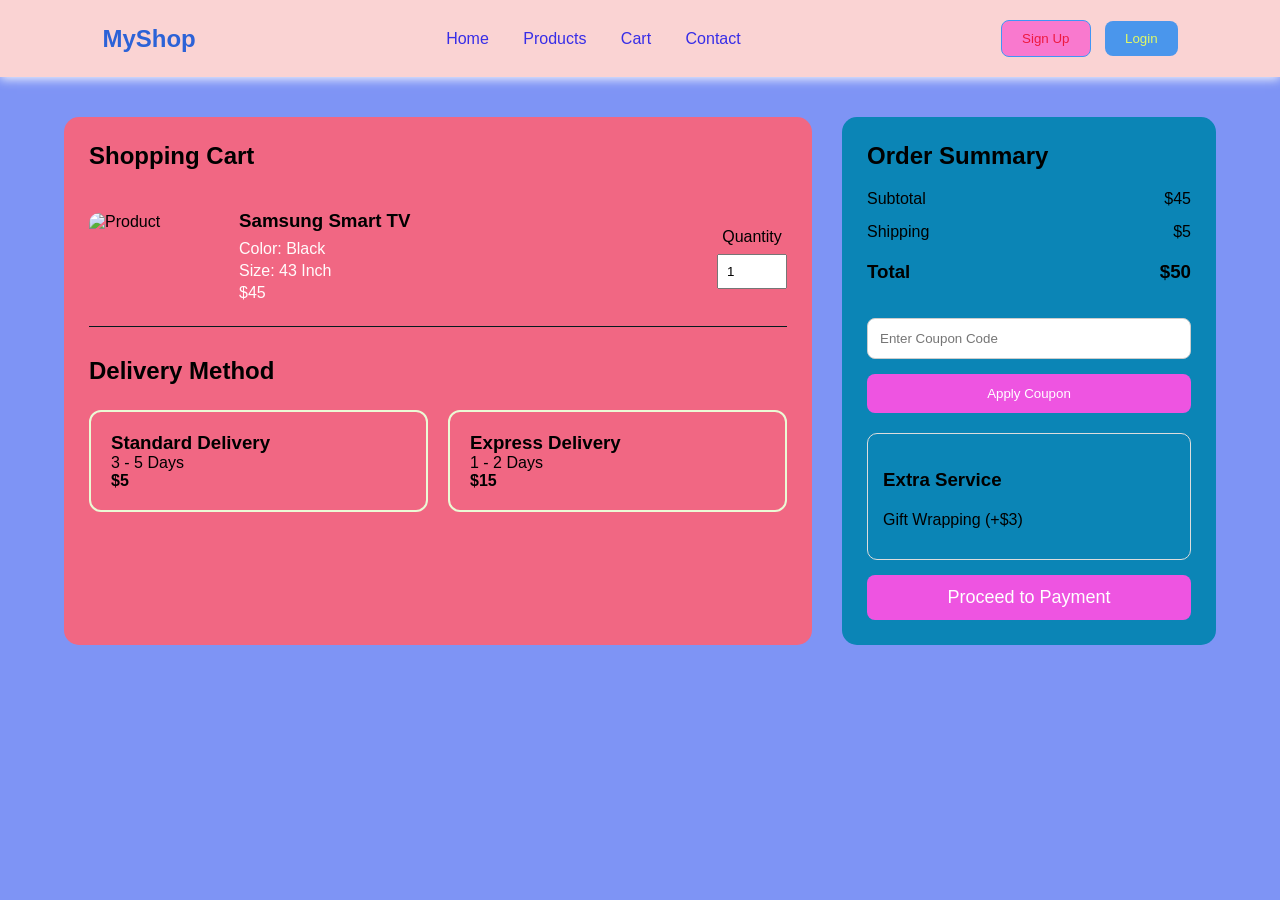
==== cart.html @ f4588a8b "cart" ====
<!DOCTYPE html>
<html lang="en">
<head>
    <meta charset="UTF-8">
    <meta name="viewport" content="width=device-width, initial-scale=1.0">
    <title>Shopping Cart</title>
    <link rel="stylesheet" href="cart.css">
</head>
<body>

<header>
    <div class="logo">
        <h2>MyShop</h2>
    </div>

    <nav>
        <a href="#">Home</a>
        <a href="#">Products</a>
        <a href="#">Cart</a>
        <a href="#">Contact</a>
    </nav>

    <div class="buttons">
        <button>Sign Up</button>
        <button class="login">Login</button>
    </div>
</header>

<div class="container">

    <!-- Left Side -->
    <div class="left">

        <h2>Shopping Cart</h2>

        <div class="product">
            <img src="https://i.pinimg.com/1200x/41/71/ce/4171ce86670b3d683874e843d96be0a3.jpg" alt="Product">

            <div class="details">
                <h3>Samsung Smart TV</h3>
                <p>Color: Black</p>
                <p>Size: 43 Inch</p>
                <p>$45</p>
            </div>

            <div class="qty">
                <label>Quantity</label><br>
                <input type="number" id="qty" value="1" min="1">
            </div>
        </div>

        <h2 style="margin-top:30px;">Delivery Method</h2>

        <div class="delivery">

            <div class="card">
                <h3>Standard Delivery</h3>
                <p>3 - 5 Days</p>
                <strong>$5</strong>
            </div>

            <div class="card">
                <h3>Express Delivery</h3>
                <p>1 - 2 Days</p>
                <strong>$15</strong>
            </div>

        </div>

    </div>

    <!-- Right Side -->
    <div class="right">

        <h2>Order Summary</h2>

        <div class="summary">

            <p>
                <span>Subtotal</span>
                <span id="subtotal">$45</span>
            </p>

            <p>
                <span>Shipping</span>
                <span id="shipping">$5</span>
            </p>

            <h3>
                <span>Total</span>
                <span id="total">$50</span>
            </h3>

            <input
                type="text"
                id="coupon"
                placeholder="Enter Coupon Code">

            <button id="applyCoupon">
                Apply Coupon
            </button>

            <div class="service">
                <h3>Extra Service</h3>
                <p>Gift Wrapping (+$3)</p>
            </div>

            <button class="checkout">
                Proceed to Payment
            </button>

        </div>

    </div>

</div>

<script src="script.js"></script>

</body>
</html>
---- cart.css ----
/* Reset */

*{
    margin:0;
    padding:0;
    box-sizing:border-box;
    font-family:Arial, Helvetica, sans-serif;
}

body{
    background:#7e94f5;
}

/* Header */

header{
    width:100%;
    background:rgb(250, 211, 211);
    padding:20px 8%;
    display:flex;
    justify-content:space-between;
    align-items:center;
    box-shadow:0 2px 10px rgba(255, 254, 254, 0.933);
}

.logo h2{
    color:#2c62d7;
}

nav a{
    text-decoration:none;
    margin:0 15px;
    color:#372de7;
    font-weight:500;
}

nav a:hover{
    color:#a0f078;
}

.buttons button{
    padding:10px 20px;
    border:none;
    border-radius:8px;
    cursor:pointer;
    margin-left:10px;
}

.buttons button:first-child{
    background:rgb(249, 121, 206);
    border:1px solid #4095f6;
    color:#ed1a40;
}

.login{
    background:#4a96ec;
    color:rgb(227, 249, 100);
}

/* Main */

.container{
    width:90%;
    margin:40px auto;
    display:grid;
    grid-template-columns:2fr 1fr;
    gap:30px;
}

/* Left Side */

.left{
    background:rgb(241, 103, 131);
    padding:25px;
    border-radius:15px;
}

.left h2{
    margin-bottom:20px;
}

/* Product */

.product{
    display:flex;
    align-items:center;
    justify-content:space-between;
    border-bottom:1px solid #031b1e;
    padding:20px 0;
}

.product img{
    width:130px;
    height:90px;
    object-fit:cover;
    border-radius:10px;
}

.details{
    flex:1;
    margin-left:20px;
}

.details h3{
    margin-bottom:8px;
}

.details p{
    color:rgb(255, 252, 252);
    margin:4px 0;
}

.qty{
    text-align:center;
}

.qty input{
    width:70px;
    padding:8px;
    margin-top:8px;
}

/* Delivery */

.delivery{
    display:grid;
    grid-template-columns:repeat(2,1fr);
    gap:20px;
    margin-top:25px;
}

.card{
    border:2px solid #ebfad5;
    padding:20px;
    border-radius:12px;
    transition:.3s;
    cursor:pointer;
}

.card:hover{
    border-color:#7fb8f9;
}

/* Right Side */

.right{
    background:rgb(11, 133, 182);
    padding:25px;
    border-radius:15px;
    height:fit-content;
}

.summary{
    margin-top:20px;
}

.summary p{
    display:flex;
    justify-content:space-between;
    margin:15px 0;
}

.summary h3{
    display:flex;
    justify-content:space-between;
    margin:20px 0;
}

.summary input{
    width:100%;
    padding:12px;
    border:1px solid #ccc;
    border-radius:8px;
    margin-top:15px;
}

.summary button{
    width:100%;
    padding:12px;
    margin-top:15px;
    background:#ee54e1;
    color:white;
    border:none;
    border-radius:8px;
    cursor:pointer;
}

/* Services */

.service{
    margin-top:20px;
    padding:15px;
    border:1px solid #ddd;
    border-radius:10px;
}

.checkout{
    width:100%;
    margin-top:30px;
    padding:15px;
    background:#a7288c;
    color:white;
    border:none;
    border-radius:10px;
    font-size:18px;
    cursor:pointer;
}

.checkout:hover{
    background:#1f8c39;
}

/* Responsive */

@media(max-width:900px){

.container{
    grid-template-columns:1fr;
}

header{
    flex-direction:column;
    gap:15px;
}

nav{
    display:flex;
    flex-wrap:wrap;
    justify-content:center;
}

.delivery{
    grid-template-columns:1fr;
}

.product{
    flex-direction:column;
    text-align:center;
}

.details{
    margin:15px 0;
}

}
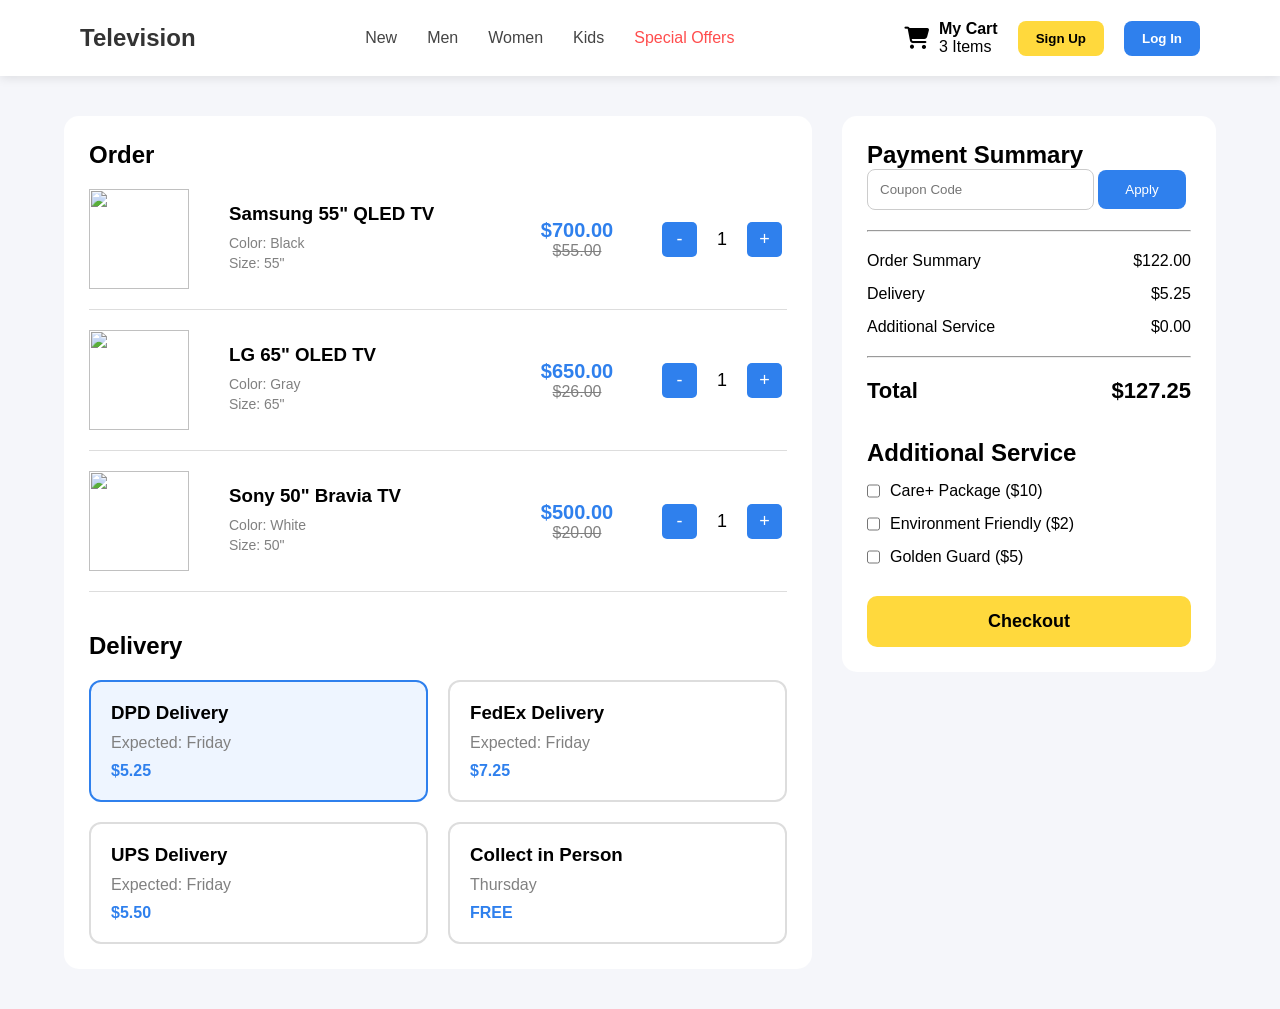
==== commit 9611617e: "cart" ====
--- a/cart.html
+++ b/cart.html
@@ -4,118 +4,323 @@
     <meta charset="UTF-8">
     <meta name="viewport" content="width=device-width, initial-scale=1.0">
     <title>Shopping Cart</title>
+
+
     <link rel="stylesheet" href="cart.css">
+
+
+    <link rel="stylesheet"
+    href="https://cdnjs.cloudflare.com/ajax/libs/font-awesome/6.6.0/css/all.min.css">
 </head>
 <body>
 
+
 <header>
+
     <div class="logo">
-        <h2>MyShop</h2>
+        <h2>Television</h2>
     </div>
 
     <nav>
-        <a href="#">Home</a>
-        <a href="#">Products</a>
-        <a href="#">Cart</a>
-        <a href="#">Contact</a>
+
+        <a href="#">New</a>
+        <a href="#">Men</a>
+        <a href="#">Women</a>
+        <a href="#">Kids</a>
+        <a href="#" class="offer">Special Offers</a>
+
     </nav>
 
-    <div class="buttons">
-        <button>Sign Up</button>
-        <button class="login">Login</button>
+    <div class="nav-right">
+
+        <div class="cart">
+
+            <i class="fa-solid fa-cart-shopping"></i>
+
+            <div>
+
+                <h4>My Cart</h4>
+                <p>3 Items</p>
+
+            </div>
+
+        </div>
+
+        <button class="signup">Sign Up</button>
+
+        <button class="login">Log In</button>
+
     </div>
+
 </header>
 
+
 <div class="container">
 
-    <!-- Left Side -->
+
     <div class="left">
 
-        <h2>Shopping Cart</h2>
+        <h2>Order</h2>
+
 
         <div class="product">
-            <img src="https://i.pinimg.com/1200x/41/71/ce/4171ce86670b3d683874e843d96be0a3.jpg" alt="Product">
-
-            <div class="details">
-                <h3>Samsung Smart TV</h3>
+
+            <img src="https://i.pinimg.com/736x/84/3a/3f/843a3f6df96d4f4010862446dc9a2aa4.jpg" alt="">
+
+            <div class="info">
+
+                <h3>Samsung 55" QLED TV</h3>
+
                 <p>Color: Black</p>
-                <p>Size: 43 Inch</p>
-                <p>$45</p>
-            </div>
-
-            <div class="qty">
-                <label>Quantity</label><br>
-                <input type="number" id="qty" value="1" min="1">
-            </div>
-        </div>
-
-        <h2 style="margin-top:30px;">Delivery Method</h2>
-
-        <div class="delivery">
-
-            <div class="card">
-                <h3>Standard Delivery</h3>
-                <p>3 - 5 Days</p>
-                <strong>$5</strong>
-            </div>
-
-            <div class="card">
-                <h3>Express Delivery</h3>
-                <p>1 - 2 Days</p>
-                <strong>$15</strong>
+
+                <p>Size: 55"</p>
+
+            </div>
+
+            <div class="price">
+
+                <span class="new">$700.00</span>
+
+                <del>$55.00</del>
+
+            </div>
+
+            <div class="quantity">
+
+                <button class="minus">-</button>
+
+                <span>1</span>
+
+                <button class="plus">+</button>
+
+            </div>
+
+        </div>
+
+
+        <div class="product">
+
+            <img src="https://i.pinimg.com/1200x/7a/3d/ee/7a3dee2d5bb0c7c3ad389192a0afa746.jpg" alt="">
+
+            <div class="info">
+
+                <h3>LG 65" OLED TV</h3>
+
+                <p>Color: Gray</p>
+
+                <p>Size: 65"</p>
+
+            </div>
+
+            <div class="price">
+
+                <span class="new">$650.00</span>
+
+                <del>$26.00</del>
+
+            </div>
+
+            <div class="quantity">
+
+                <button class="minus">-</button>
+
+                <span>1</span>
+
+                <button class="plus">+</button>
+
+            </div>
+
+        </div>
+
+
+        <div class="product">
+
+            <img src="https://i.pinimg.com/736x/e8/e4/18/e8e41832520adfefab9cd2c0d8ecca64.jpg" alt="">
+
+            <div class="info">
+
+                <h3>Sony 50" Bravia TV</h3>
+
+                <p>Color: White</p>
+
+                <p>Size: 50"</p>
+
+            </div>
+
+            <div class="price">
+
+                <span class="new">$500.00</span>
+                <del>$20.00</del>
+
+            </div>
+
+            <div class="quantity">
+
+                <button class="minus">-</button>
+
+                <span>1</span>
+
+                <button class="plus">+</button>
+
+            </div>
+
+        </div>
+
+
+        <h2 class="delivery-title">Delivery</h2>
+
+        <div class="delivery-grid">
+
+            <div class="delivery-card active">
+
+                <h3>DPD Delivery</h3>
+
+                <p>Expected: Friday</p>
+
+                <h4>$5.25</h4>
+
+            </div>
+
+            <div class="delivery-card">
+
+                <h3>FedEx Delivery</h3>
+
+                <p>Expected: Friday</p>
+
+                <h4>$7.25</h4>
+
+            </div>
+
+            <div class="delivery-card">
+
+                <h3>UPS Delivery</h3>
+
+                <p>Expected: Friday</p>
+
+                <h4>$5.50</h4>
+
+            </div>
+
+            <div class="delivery-card">
+
+                <h3>Collect in Person</h3>
+
+                <p>Thursday</p>
+
+                <h4>FREE</h4>
+
             </div>
 
         </div>
 
     </div>
 
-    <!-- Right Side -->
+
     <div class="right">
 
-        <h2>Order Summary</h2>
+        <h2>Payment Summary</h2>
 
         <div class="summary">
-
-            <p>
-                <span>Subtotal</span>
-                <span id="subtotal">$45</span>
-            </p>
-
-            <p>
-                <span>Shipping</span>
-                <span id="shipping">$5</span>
-            </p>
-
-            <h3>
-                <span>Total</span>
-                <span id="total">$50</span>
-            </h3>
 
             <input
                 type="text"
-                id="coupon"
-                placeholder="Enter Coupon Code">
-
-            <button id="applyCoupon">
-                Apply Coupon
+                placeholder="Coupon Code"
+                id="coupon">
+
+                <button id="applyCoupon">
+                Apply
             </button>
 
-            <div class="service">
-                <h3>Extra Service</h3>
-                <p>Gift Wrapping (+$3)</p>
-            </div>
-
-            <button class="checkout">
-                Proceed to Payment
-            </button>
-
-        </div>
+            <hr>
+
+            <div class="row">
+
+                <span>Order Summary</span>
+
+                <span id="subtotal">$122.00</span>
+
+            </div>
+
+            <div class="row">
+
+                <span>Delivery</span>
+
+                <span id="shipping">$5.25</span>
+
+            </div>
+
+            <div class="row">
+
+                <span>Additional Service</span>
+
+                <span id="service">$0.00</span>
+
+            </div>
+
+            <hr>
+
+            <div class="row total">
+
+                <span>Total</span>
+
+                <span id="total">$127.25</span>
+
+            </div>
+
+        </div>
+
+        <h2 class="service-title">
+            Additional Service
+        </h2>
+
+        <div class="service">
+
+            <label>
+
+                <input
+                type="checkbox"
+                class="extra"
+                value="10">
+
+                Care+ Package ($10)
+
+            </label>
+
+            <label>
+
+                <input
+                type="checkbox"
+                class="extra"
+                value="2">
+
+                Environment Friendly ($2)
+
+            </label>
+
+            <label>
+
+                <input
+                type="checkbox"
+                class="extra"
+                value="5">
+
+                Golden Guard ($5)
+
+            </label>
+
+        </div>
+
+        <button class="checkout">
+
+            Checkout
+
+        </button>
 
     </div>
 
 </div>
 
-<script src="script.js"></script>
+<script src="cart.js"></script>
 
 </body>
 </html>
--- a/cart.css
+++ b/cart.css
@@ -1,5 +1,3 @@
-/* Reset */
-
 *{
     margin:0;
     padding:0;
@@ -8,56 +6,72 @@
 }
 
 body{
-    background:#7e94f5;
-}
-
-/* Header */
+    background:#f5f6fa;
+}
+
 
 header{
-    width:100%;
-    background:rgb(250, 211, 211);
-    padding:20px 8%;
     display:flex;
     justify-content:space-between;
     align-items:center;
-    box-shadow:0 2px 10px rgba(255, 254, 254, 0.933);
+    padding:20px 80px;
+    background:white;
+    box-shadow:0 2px 10px rgba(0,0,0,.1);
 }
 
 .logo h2{
-    color:#2c62d7;
+    color:#333;
+}
+
+nav{
+    display:flex;
+    gap:30px;
 }
 
 nav a{
     text-decoration:none;
-    margin:0 15px;
-    color:#372de7;
+    color:#444;
     font-weight:500;
 }
 
-nav a:hover{
-    color:#a0f078;
-}
-
-.buttons button{
-    padding:10px 20px;
+.offer{
+    color:#ff4d4d;
+}
+
+.nav-right{
+    display:flex;
+    align-items:center;
+    gap:20px;
+}
+
+.cart{
+    display:flex;
+    align-items:center;
+    gap:10px;
+}
+
+.cart i{
+    font-size:22px;
+}
+
+.signup,
+.login{
+    padding:10px 18px;
     border:none;
     border-radius:8px;
     cursor:pointer;
-    margin-left:10px;
-}
-
-.buttons button:first-child{
-    background:rgb(249, 121, 206);
-    border:1px solid #4095f6;
-    color:#ed1a40;
+    font-weight:bold;
+}
+
+.signup{
+    background:#FFD93D;
 }
 
 .login{
-    background:#4a96ec;
-    color:rgb(227, 249, 100);
-}
-
-/* Main */
+    background:#2F80ED;
+    color:white;
+}
+
 
 .container{
     width:90%;
@@ -67,179 +81,220 @@
     gap:30px;
 }
 
-/* Left Side */
 
 .left{
-    background:rgb(241, 103, 131);
+    background:white;
     padding:25px;
     border-radius:15px;
 }
 
-.left h2{
+.product{
+    display:grid;
+    grid-template-columns:120px 1fr 120px 130px;
+    align-items:center;
+    gap:20px;
+    padding:20px 0;
+    border-bottom:1px solid #ddd;
+}
+
+.product img{
+    width:100px;
+    height:100px;
+    object-fit:contain;
+}
+
+.info h3{
+    margin-bottom:10px;
+}
+
+.info p{
+    color:gray;
+    margin:4px 0;
+    font-size:14px;
+}
+
+.price{
+    text-align:center;
+}
+
+.price .new{
+    display:block;
+    font-size:20px;
+    font-weight:bold;
+    color:#2F80ED;
+}
+
+.price del{
+    color:gray;
+}
+
+.quantity{
+    display:flex;
+    justify-content:center;
+    align-items:center;
+    gap:10px;
+}
+
+.quantity button{
+    width:35px;
+    height:35px;
+    border:none;
+    background:#2F80ED;
+    color:white;
+    font-size:18px;
+    cursor:pointer;
+    border-radius:5px;
+}
+
+.quantity span{
+    width:30px;
+    text-align:center;
+    font-size:18px;
+}
+
+
+.delivery-title{
+    margin-top:40px;
     margin-bottom:20px;
 }
 
-/* Product */
-
-.product{
-    display:flex;
-    align-items:center;
-    justify-content:space-between;
-    border-bottom:1px solid #031b1e;
-    padding:20px 0;
-}
-
-.product img{
-    width:130px;
-    height:90px;
-    object-fit:cover;
-    border-radius:10px;
-}
-
-.details{
-    flex:1;
-    margin-left:20px;
-}
-
-.details h3{
-    margin-bottom:8px;
-}
-
-.details p{
-    color:rgb(255, 252, 252);
-    margin:4px 0;
-}
-
-.qty{
-    text-align:center;
-}
-
-.qty input{
-    width:70px;
-    padding:8px;
-    margin-top:8px;
-}
-
-/* Delivery */
-
-.delivery{
+.delivery-grid{
     display:grid;
     grid-template-columns:repeat(2,1fr);
     gap:20px;
-    margin-top:25px;
-}
-
-.card{
-    border:2px solid #ebfad5;
+}
+
+.delivery-card{
+    border:2px solid #ddd;
+    border-radius:12px;
     padding:20px;
-    border-radius:12px;
+    cursor:pointer;
     transition:.3s;
-    cursor:pointer;
-}
-
-.card:hover{
-    border-color:#7fb8f9;
-}
-
-/* Right Side */
+}
+
+.delivery-card:hover{
+    border-color:#2F80ED;
+}
+
+.delivery-card.active{
+    border-color:#2F80ED;
+    background:#eef5ff;
+}
+
+.delivery-card h3{
+    margin-bottom:10px;
+}
+
+.delivery-card p{
+    color:gray;
+    margin-bottom:10px;
+}
+
+.delivery-card h4{
+    color:#2F80ED;
+}
+
 
 .right{
-    background:rgb(11, 133, 182);
+    background:white;
     padding:25px;
     border-radius:15px;
     height:fit-content;
 }
 
-.summary{
-    margin-top:20px;
-}
-
-.summary p{
-    display:flex;
-    justify-content:space-between;
-    margin:15px 0;
-}
-
-.summary h3{
-    display:flex;
-    justify-content:space-between;
-    margin:20px 0;
-}
-
 .summary input{
-    width:100%;
+    width:70%;
     padding:12px;
     border:1px solid #ccc;
     border-radius:8px;
-    margin-top:15px;
 }
 
 .summary button{
-    width:100%;
+    width:27%;
     padding:12px;
-    margin-top:15px;
-    background:#ee54e1;
+    border:none;
+    background:#2F80ED;
     color:white;
-    border:none;
     border-radius:8px;
     cursor:pointer;
 }
 
-/* Services */
+.summary hr{
+    margin:20px 0;
+}
+
+.row{
+    display:flex;
+    justify-content:space-between;
+    margin:15px 0;
+}
+
+.total{
+    font-size:22px;
+    font-weight:bold;
+}
+
+.service-title{
+    margin-top:35px;
+    margin-bottom:15px;
+}
 
 .service{
-    margin-top:20px;
-    padding:15px;
-    border:1px solid #ddd;
-    border-radius:10px;
+    display:flex;
+    flex-direction:column;
+    gap:15px;
+}
+
+.service label{
+    display:flex;
+    gap:10px;
+    cursor:pointer;
 }
 
 .checkout{
     width:100%;
     margin-top:30px;
     padding:15px;
-    background:#a7288c;
-    color:white;
     border:none;
+    background:#FFD93D;
+    font-size:18px;
+    font-weight:bold;
     border-radius:10px;
-    font-size:18px;
     cursor:pointer;
 }
 
 .checkout:hover{
-    background:#1f8c39;
-}
-
-/* Responsive */
-
-@media(max-width:900px){
+    background:#f7ca18;
+}
+
+@media(max-width:1000px){
+
+header{
+    flex-direction:column;
+    gap:20px;
+}
+
+nav{
+    flex-wrap:wrap;
+    justify-content:center;
+}
 
 .container{
     grid-template-columns:1fr;
 }
 
-header{
-    flex-direction:column;
-    gap:15px;
-}
-
-nav{
-    display:flex;
-    flex-wrap:wrap;
-    justify-content:center;
-}
-
-.delivery{
+.product{
     grid-template-columns:1fr;
-}
-
-.product{
-    flex-direction:column;
     text-align:center;
 }
 
-.details{
-    margin:15px 0;
+.delivery-grid{
+    grid-template-columns:1fr;
+}
+.summary input,
+.summary button{
+    width:100%;
+    margin-bottom:10px;
 }
 
 }
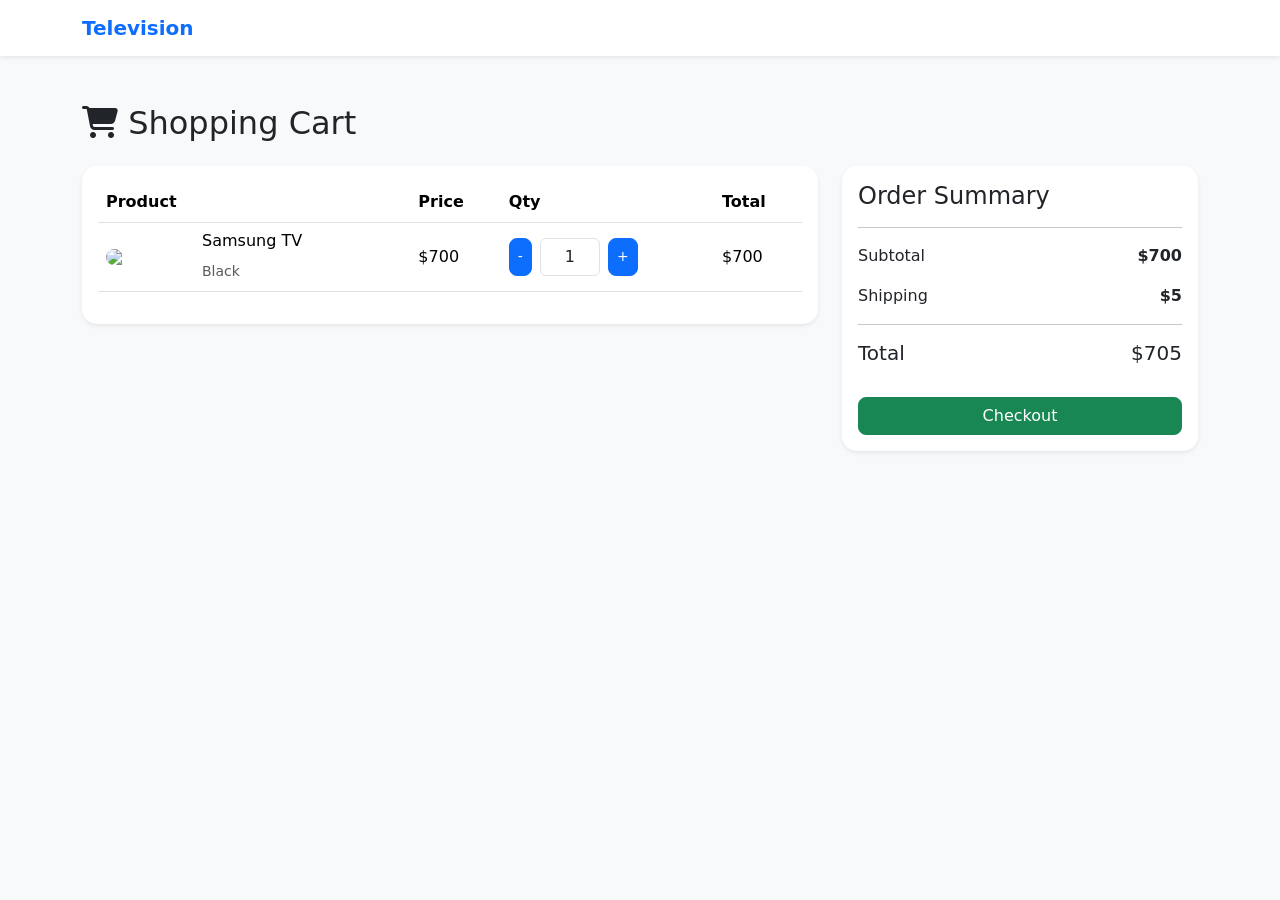
==== commit 477b433b: "update" ====
--- a/cart.html
+++ b/cart.html
@@ -1,320 +1,178 @@
 <!DOCTYPE html>
 <html lang="en">
+
 <head>
     <meta charset="UTF-8">
     <meta name="viewport" content="width=device-width, initial-scale=1.0">
     <title>Shopping Cart</title>
 
+    <link href="https://cdn.jsdelivr.net/npm/bootstrap@5.3.3/dist/css/bootstrap.min.css" rel="stylesheet">
+
+    <link rel="stylesheet"
+        href="https://cdnjs.cloudflare.com/ajax/libs/font-awesome/6.6.0/css/all.min.css">
 
     <link rel="stylesheet" href="cart.css">
+</head>
 
+<body class="bg-light">
 
-    <link rel="stylesheet"
-    href="https://cdnjs.cloudflare.com/ajax/libs/font-awesome/6.6.0/css/all.min.css">
-</head>
-<body>
+<nav class="navbar navbar-expand-lg bg-white shadow-sm">
 
+    <div class="container">
 
-<header>
+        <a class="navbar-brand fw-bold text-primary" href="index.html">
+            Television
+        </a>
 
-    <div class="logo">
-        <h2>Television</h2>
     </div>
 
-    <nav>
+</nav>
 
-        <a href="#">New</a>
-        <a href="#">Men</a>
-        <a href="#">Women</a>
-        <a href="#">Kids</a>
-        <a href="#" class="offer">Special Offers</a>
+<div class="container py-5">
 
-    </nav>
+    <h2 class="mb-4">
+        <i class="fa-solid fa-cart-shopping"></i>
+        Shopping Cart
+    </h2>
 
-    <div class="nav-right">
+    <div class="row">
 
-        <div class="cart">
+        <!-- Product -->
 
-            <i class="fa-solid fa-cart-shopping"></i>
+        <div class="col-lg-8">
 
-            <div>
+            <div class="card shadow-sm border-0">
 
-                <h4>My Cart</h4>
-                <p>3 Items</p>
+                <div class="card-body">
+
+                    <table class="table align-middle">
+
+                        <thead>
+
+                            <tr>
+
+                                <th>Product</th>
+                                <th>Price</th>
+                                <th>Qty</th>
+                                <th>Total</th>
+
+                            </tr>
+
+                        </thead>
+
+                        <tbody>
+
+                            <tr>
+
+                                <td>
+
+                                    <div class="d-flex align-items-center">
+
+                                        <img
+                                            src="https://i.pinimg.com/736x/84/3a/3f/843a3f6df96d4f4010862446dc9a2aa4.jpg"
+                                            width="80">
+
+                                        <div class="ms-3">
+
+                                            <h6>Samsung TV</h6>
+
+                                            <small class="text-muted">
+                                                Black
+                                            </small>
+
+                                        </div>
+
+                                    </div>
+
+                                </td>
+
+                                <td>$700</td>
+
+                                <td>
+
+                                    <div class="d-flex">
+
+                                        <button class="btn btn-primary btn-sm minus">
+                                            -
+                                        </button>
+
+                                        <input
+                                            type="text"
+                                            class="form-control text-center qty mx-2"
+                                            value="1"
+                                            readonly>
+
+                                        <button class="btn btn-primary btn-sm plus">
+                                            +
+                                        </button>
+
+                                    </div>
+
+                                </td>
+
+                                <td class="item-total">$700</td>
+
+                            </tr>
+
+                        </tbody>
+
+                    </table>
+
+                </div>
 
             </div>
 
         </div>
 
-        <button class="signup">Sign Up</button>
+        <!-- Summary -->
 
-        <button class="login">Log In</button>
+        <div class="col-lg-4">
 
-    </div>
+            <div class="card shadow-sm border-0">
 
-</header>
+                <div class="card-body">
 
+                    <h4>Order Summary</h4>
 
-<div class="container">
+                    <hr>
 
+                    <div class="d-flex justify-content-between">
 
-    <div class="left">
+                        <span>Subtotal</span>
 
-        <h2>Order</h2>
+                        <strong id="subtotal">$700</strong>
 
+                    </div>
 
-        <div class="product">
+                    <div class="d-flex justify-content-between my-3">
 
-            <img src="https://i.pinimg.com/736x/84/3a/3f/843a3f6df96d4f4010862446dc9a2aa4.jpg" alt="">
+                        <span>Shipping</span>
 
-            <div class="info">
+                        <strong>$5</strong>
 
-                <h3>Samsung 55" QLED TV</h3>
+                    </div>
 
-                <p>Color: Black</p>
+                    <hr>
 
-                <p>Size: 55"</p>
+                    <div class="d-flex justify-content-between">
 
-            </div>
+                        <h5>Total</h5>
 
-            <div class="price">
+                        <h5 id="total">$705</h5>
 
-                <span class="new">$700.00</span>
+                    </div>
 
-                <del>$55.00</del>
+                    <button class="btn btn-success w-100 mt-4">
 
-            </div>
+                        Checkout
 
-            <div class="quantity">
+                    </button>
 
-                <button class="minus">-</button>
-
-                <span>1</span>
-
-                <button class="plus">+</button>
+                </div>
 
             </div>
 
         </div>
-
-
-        <div class="product">
-
-            <img src="https://i.pinimg.com/1200x/7a/3d/ee/7a3dee2d5bb0c7c3ad389192a0afa746.jpg" alt="">
-
-            <div class="info">
-
-                <h3>LG 65" OLED TV</h3>
-
-                <p>Color: Gray</p>
-
-                <p>Size: 65"</p>
-
-            </div>
-
-            <div class="price">
-
-                <span class="new">$650.00</span>
-
-                <del>$26.00</del>
-
-            </div>
-
-            <div class="quantity">
-
-                <button class="minus">-</button>
-
-                <span>1</span>
-
-                <button class="plus">+</button>
-
-            </div>
-
-        </div>
-
-
-        <div class="product">
-
-            <img src="https://i.pinimg.com/736x/e8/e4/18/e8e41832520adfefab9cd2c0d8ecca64.jpg" alt="">
-
-            <div class="info">
-
-                <h3>Sony 50" Bravia TV</h3>
-
-                <p>Color: White</p>
-
-                <p>Size: 50"</p>
-
-            </div>
-
-            <div class="price">
-
-                <span class="new">$500.00</span>
-                <del>$20.00</del>
-
-            </div>
-
-            <div class="quantity">
-
-                <button class="minus">-</button>
-
-                <span>1</span>
-
-                <button class="plus">+</button>
-
-            </div>
-
-        </div>
-
-
-        <h2 class="delivery-title">Delivery</h2>
-
-        <div class="delivery-grid">
-
-            <div class="delivery-card active">
-
-                <h3>DPD Delivery</h3>
-
-                <p>Expected: Friday</p>
-
-                <h4>$5.25</h4>
-
-            </div>
-
-            <div class="delivery-card">
-
-                <h3>FedEx Delivery</h3>
-
-                <p>Expected: Friday</p>
-
-                <h4>$7.25</h4>
-
-            </div>
-
-            <div class="delivery-card">
-
-                <h3>UPS Delivery</h3>
-
-                <p>Expected: Friday</p>
-
-                <h4>$5.50</h4>
-
-            </div>
-
-            <div class="delivery-card">
-
-                <h3>Collect in Person</h3>
-
-                <p>Thursday</p>
-
-                <h4>FREE</h4>
-
-            </div>
-
-        </div>
-
-    </div>
-
-
-    <div class="right">
-
-        <h2>Payment Summary</h2>
-
-        <div class="summary">
-
-            <input
-                type="text"
-                placeholder="Coupon Code"
-                id="coupon">
-
-                <button id="applyCoupon">
-                Apply
-            </button>
-
-            <hr>
-
-            <div class="row">
-
-                <span>Order Summary</span>
-
-                <span id="subtotal">$122.00</span>
-
-            </div>
-
-            <div class="row">
-
-                <span>Delivery</span>
-
-                <span id="shipping">$5.25</span>
-
-            </div>
-
-            <div class="row">
-
-                <span>Additional Service</span>
-
-                <span id="service">$0.00</span>
-
-            </div>
-
-            <hr>
-
-            <div class="row total">
-
-                <span>Total</span>
-
-                <span id="total">$127.25</span>
-
-            </div>
-
-        </div>
-
-        <h2 class="service-title">
-            Additional Service
-        </h2>
-
-        <div class="service">
-
-            <label>
-
-                <input
-                type="checkbox"
-                class="extra"
-                value="10">
-
-                Care+ Package ($10)
-
-            </label>
-
-            <label>
-
-                <input
-                type="checkbox"
-                class="extra"
-                value="2">
-
-                Environment Friendly ($2)
-
-            </label>
-
-            <label>
-
-                <input
-                type="checkbox"
-                class="extra"
-                value="5">
-
-                Golden Guard ($5)
-
-            </label>
-
-        </div>
-
-        <button class="checkout">
-
-            Checkout
-
-        </button>
 
     </div>
 
@@ -323,4 +181,5 @@
 <script src="cart.js"></script>
 
 </body>
+
 </html>
--- a/cart.css
+++ b/cart.css
@@ -1,300 +1,18 @@
-*{
-    margin:0;
-    padding:0;
-    box-sizing:border-box;
-    font-family:Arial, Helvetica, sans-serif;
+body{
+    background:#f8f9fa;
 }
 
-body{
-    background:#f5f6fa;
+table img{
+    border-radius:10px;
 }
 
-
-header{
-    display:flex;
-    justify-content:space-between;
-    align-items:center;
-    padding:20px 80px;
-    background:white;
-    box-shadow:0 2px 10px rgba(0,0,0,.1);
-}
-
-.logo h2{
-    color:#333;
-}
-
-nav{
-    display:flex;
-    gap:30px;
-}
-
-nav a{
-    text-decoration:none;
-    color:#444;
-    font-weight:500;
-}
-
-.offer{
-    color:#ff4d4d;
-}
-
-.nav-right{
-    display:flex;
-    align-items:center;
-    gap:20px;
-}
-
-.cart{
-    display:flex;
-    align-items:center;
-    gap:10px;
-}
-
-.cart i{
-    font-size:22px;
-}
-
-.signup,
-.login{
-    padding:10px 18px;
-    border:none;
-    border-radius:8px;
-    cursor:pointer;
-    font-weight:bold;
-}
-
-.signup{
-    background:#FFD93D;
-}
-
-.login{
-    background:#2F80ED;
-    color:white;
-}
-
-
-.container{
-    width:90%;
-    margin:40px auto;
-    display:grid;
-    grid-template-columns:2fr 1fr;
-    gap:30px;
-}
-
-
-.left{
-    background:white;
-    padding:25px;
+.card{
     border-radius:15px;
 }
 
-.product{
-    display:grid;
-    grid-template-columns:120px 1fr 120px 130px;
-    align-items:center;
-    gap:20px;
-    padding:20px 0;
-    border-bottom:1px solid #ddd;
+.qty{
+    width:60px;
 }
 
-.product img{
-    width:100px;
-    height:100px;
-    object-fit:contain;
-}
-
-.info h3{
-    margin-bottom:10px;
-}
-
-.info p{
-    color:gray;
-    margin:4px 0;
-    font-size:14px;
-}
-
-.price{
-    text-align:center;
-}
-
-.price .new{
-    display:block;
-    font-size:20px;
-    font-weight:bold;
-    color:#2F80ED;
-}
-
-.price del{
-    color:gray;
-}
-
-.quantity{
-    display:flex;
-    justify-content:center;
-    align-items:center;
-    gap:10px;
-}
-
-.quantity button{
-    width:35px;
-    height:35px;
-    border:none;
-    background:#2F80ED;
-    color:white;
-    font-size:18px;
-    cursor:pointer;
-    border-radius:5px;
-}
-
-.quantity span{
-    width:30px;
-    text-align:center;
-    font-size:18px;
-}
-
-
-.delivery-title{
-    margin-top:40px;
-    margin-bottom:20px;
-}
-
-.delivery-grid{
-    display:grid;
-    grid-template-columns:repeat(2,1fr);
-    gap:20px;
-}
-
-.delivery-card{
-    border:2px solid #ddd;
-    border-radius:12px;
-    padding:20px;
-    cursor:pointer;
-    transition:.3s;
-}
-
-.delivery-card:hover{
-    border-color:#2F80ED;
-}
-
-.delivery-card.active{
-    border-color:#2F80ED;
-    background:#eef5ff;
-}
-
-.delivery-card h3{
-    margin-bottom:10px;
-}
-
-.delivery-card p{
-    color:gray;
-    margin-bottom:10px;
-}
-
-.delivery-card h4{
-    color:#2F80ED;
-}
-
-
-.right{
-    background:white;
-    padding:25px;
-    border-radius:15px;
-    height:fit-content;
-}
-
-.summary input{
-    width:70%;
-    padding:12px;
-    border:1px solid #ccc;
+.btn{
     border-radius:8px;
-}
-
-.summary button{
-    width:27%;
-    padding:12px;
-    border:none;
-    background:#2F80ED;
-    color:white;
-    border-radius:8px;
-    cursor:pointer;
-}
-
-.summary hr{
-    margin:20px 0;
-}
-
-.row{
-    display:flex;
-    justify-content:space-between;
-    margin:15px 0;
-}
-
-.total{
-    font-size:22px;
-    font-weight:bold;
-}
-
-.service-title{
-    margin-top:35px;
-    margin-bottom:15px;
-}
-
-.service{
-    display:flex;
-    flex-direction:column;
-    gap:15px;
-}
-
-.service label{
-    display:flex;
-    gap:10px;
-    cursor:pointer;
-}
-
-.checkout{
-    width:100%;
-    margin-top:30px;
-    padding:15px;
-    border:none;
-    background:#FFD93D;
-    font-size:18px;
-    font-weight:bold;
-    border-radius:10px;
-    cursor:pointer;
-}
-
-.checkout:hover{
-    background:#f7ca18;
-}
-
-@media(max-width:1000px){
-
-header{
-    flex-direction:column;
-    gap:20px;
-}
-
-nav{
-    flex-wrap:wrap;
-    justify-content:center;
-}
-
-.container{
-    grid-template-columns:1fr;
-}
-
-.product{
-    grid-template-columns:1fr;
-    text-align:center;
-}
-
-.delivery-grid{
-    grid-template-columns:1fr;
-}
-.summary input,
-.summary button{
-    width:100%;
-    margin-bottom:10px;
-}
-
-}
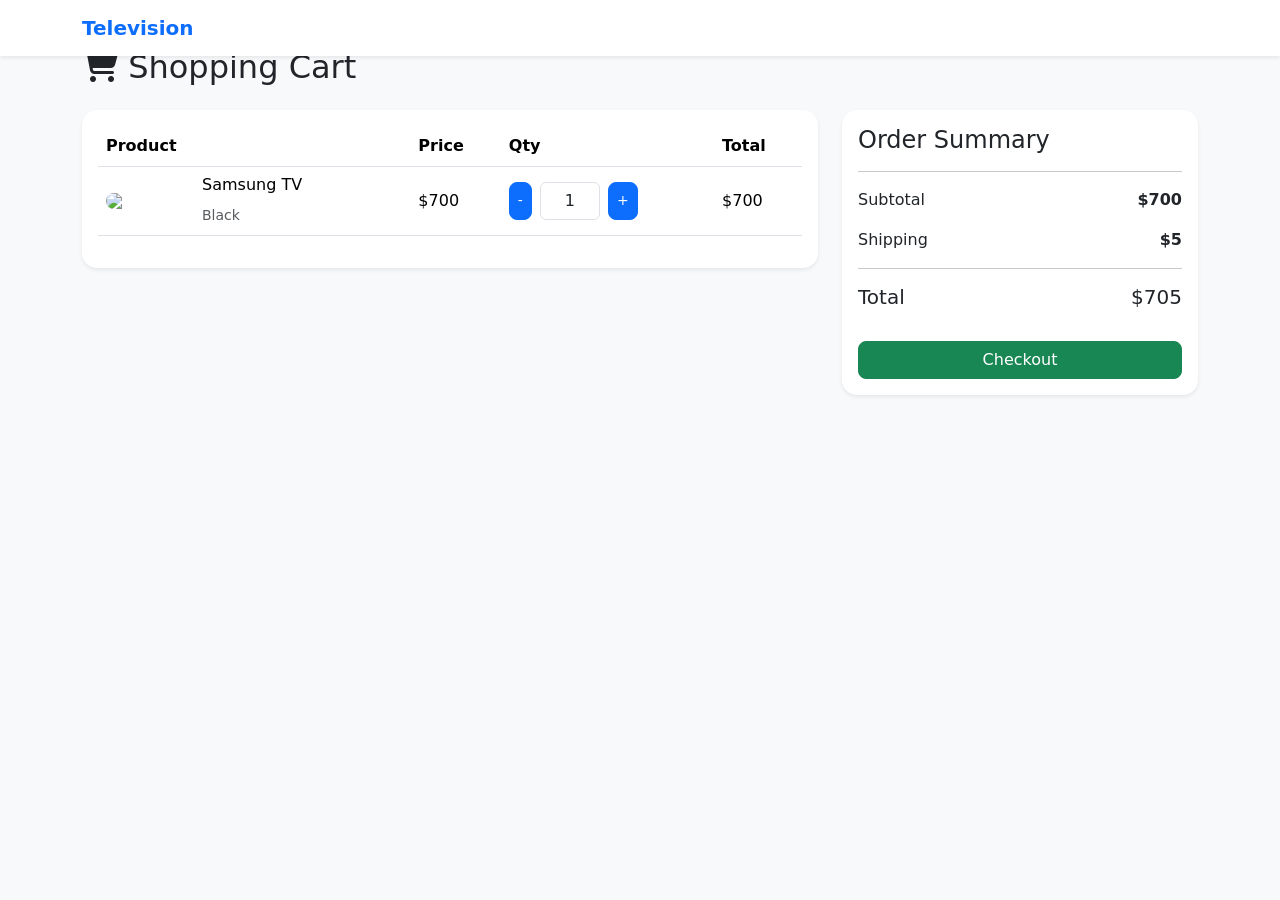
==== commit 99e9d8ae: "update" ====
--- a/cart.html
+++ b/cart.html
@@ -16,7 +16,7 @@
 
 <body class="bg-light">
 
-<nav class="navbar navbar-expand-lg bg-white shadow-sm">
+<nav class="navbar navbar-expand-lg bg-white shadow-sm fixed-top">
 
     <div class="container">
 
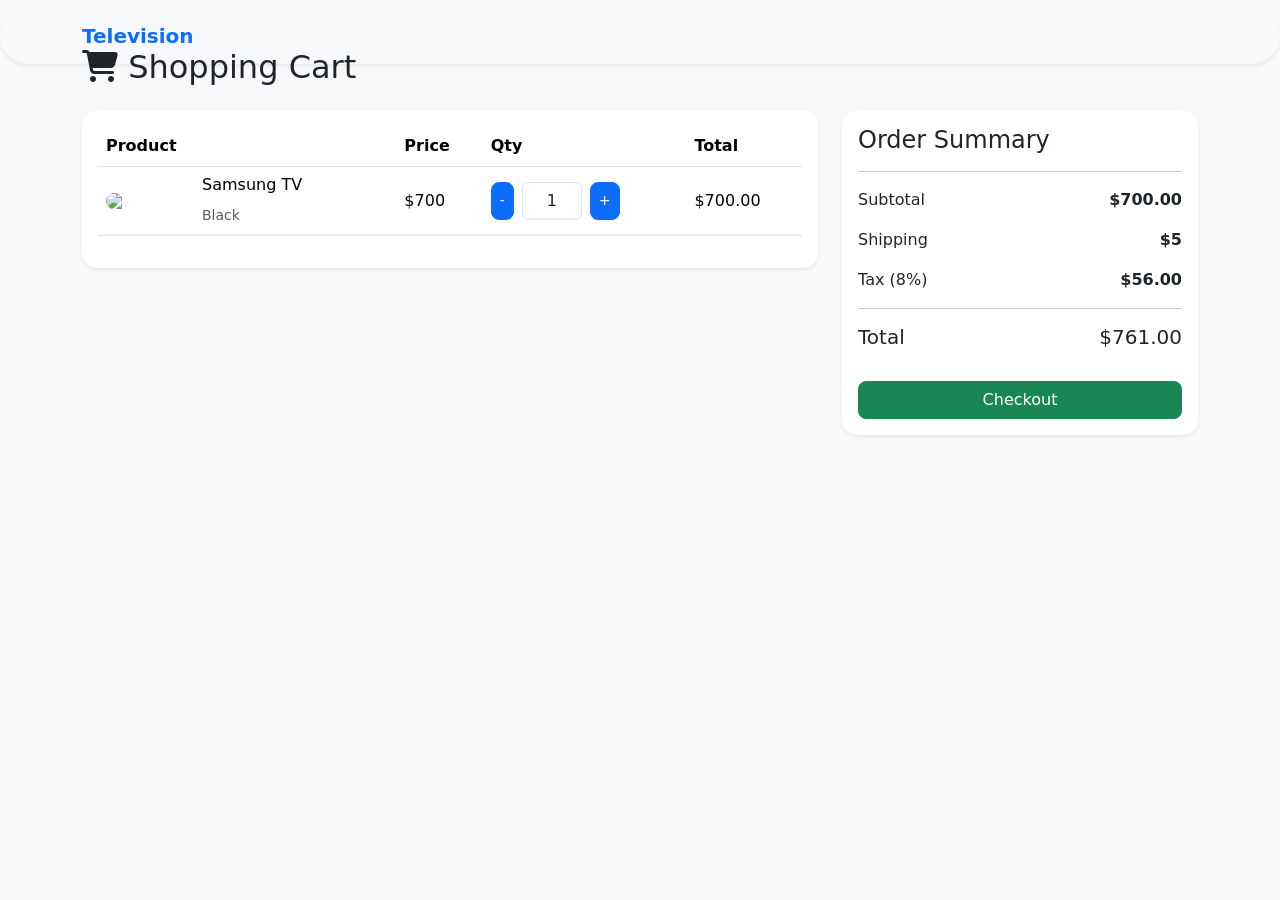
==== commit 40114b15: "if else" ====
--- a/cart.html
+++ b/cart.html
@@ -16,7 +16,7 @@
 
 <body class="bg-light">
 
-<nav class="navbar navbar-expand-lg bg-white shadow-sm fixed-top">
+<nav class="navbar navbar-expand-lg navbar-light bg-wheat rounded-pill mt-2  shadow-sm fixed-top rounded-50">
 
     <div class="container">
 
@@ -60,9 +60,9 @@
 
                         </thead>
 
-                        <tbody>
-
-                            <tr>
+                        <tbody id="cartBody">
+
+                            <tr id="itemRow">
 
                                 <td>
 
@@ -152,17 +152,25 @@
 
                     </div>
 
+                    <div class="d-flex justify-content-between mb-3">
+
+                        <span>Tax (<span id="taxRate">8</span>%)</span>
+
+                        <strong id="taxAmount">$56.00</strong>
+
+                    </div>
+
                     <hr>
 
                     <div class="d-flex justify-content-between">
 
                         <h5>Total</h5>
 
-                        <h5 id="total">$705</h5>
-
-                    </div>
-
-                    <button class="btn btn-success w-100 mt-4">
+                        <h5 id="total">$761.00</h5>
+
+                    </div>
+
+                    <button class="btn btn-success w-100 mt-4" id="checkoutBtn">
 
                         Checkout
 
@@ -178,6 +186,104 @@
 
 </div>
 
+<!-- ================= CHECKOUT MODAL ================= -->
+
+<div class="modal fade" id="checkoutModal" tabindex="-1">
+    <div class="modal-dialog modal-dialog-centered">
+        <div class="modal-content">
+
+            <div class="modal-header">
+                <h5 class="modal-title">Delivery Details</h5>
+                <button type="button" class="btn-close" data-bs-dismiss="modal"></button>
+            </div>
+
+            <form id="checkoutForm">
+                <div class="modal-body">
+
+                    <div class="alert alert-danger d-none" id="checkoutError"></div>
+
+                    <div class="mb-3">
+                        <label class="form-label">Delivery Location</label>
+                        <input type="text" class="form-control" id="deliveryLocation"
+                               placeholder="Street, city, postal code" required>
+                    </div>
+
+                    <div class="mb-3">
+                        <label class="form-label">Phone Number</label>
+                        <input type="tel" class="form-control" id="deliveryPhone"
+                               placeholder="e.g. 012 345 678" required>
+                    </div>
+
+                    <hr>
+
+                    <div class="d-flex justify-content-between">
+                        <span>Subtotal</span>
+                        <span id="modalSubtotal">$700.00</span>
+                    </div>
+
+                    <div class="d-flex justify-content-between">
+                        <span>Shipping</span>
+                        <span id="modalShipping">$5.00</span>
+                    </div>
+
+                    <div class="d-flex justify-content-between">
+                        <span>Tax (<span id="modalTaxRate">8</span>%)</span>
+                        <span id="modalTax">$56.00</span>
+                    </div>
+
+                    <hr>
+
+                    <div class="d-flex justify-content-between">
+                        <strong>Total</strong>
+                        <strong id="modalTotal">$761.00</strong>
+                    </div>
+
+                </div>
+                <div class="modal-footer">
+                    <button type="submit" class="btn btn-success w-100">
+                        Place Order
+                    </button>
+                </div>
+            </form>
+
+        </div>
+    </div>
+</div>
+
+<!-- ================= ORDER CONFIRMATION MODAL ================= -->
+
+<div class="modal fade" id="confirmationModal" tabindex="-1" data-bs-backdrop="static">
+    <div class="modal-dialog modal-dialog-centered">
+        <div class="modal-content text-center">
+
+            <div class="modal-body py-5">
+
+                <i class="fa-solid fa-truck fa-3x text-success mb-3"></i>
+
+                <h4>Order Placed!</h4>
+
+                <p class="text-muted">
+                    Waiting for delivery to
+                    <strong id="confirmLocation"></strong>.
+                    We'll contact you at
+                    <strong id="confirmPhone"></strong>.
+                </p>
+
+                <p class="mb-0">
+                    Total paid (incl. tax): <strong id="confirmTotal"></strong>
+                </p>
+
+                <button class="btn btn-primary w-100 mt-4" data-bs-dismiss="modal">
+                    Done
+                </button>
+
+            </div>
+
+        </div>
+    </div>
+</div>
+
+<script src="https://cdn.jsdelivr.net/npm/bootstrap@5.3.3/dist/js/bootstrap.bundle.min.js"></script>
 <script src="cart.js"></script>
 
 </body>
